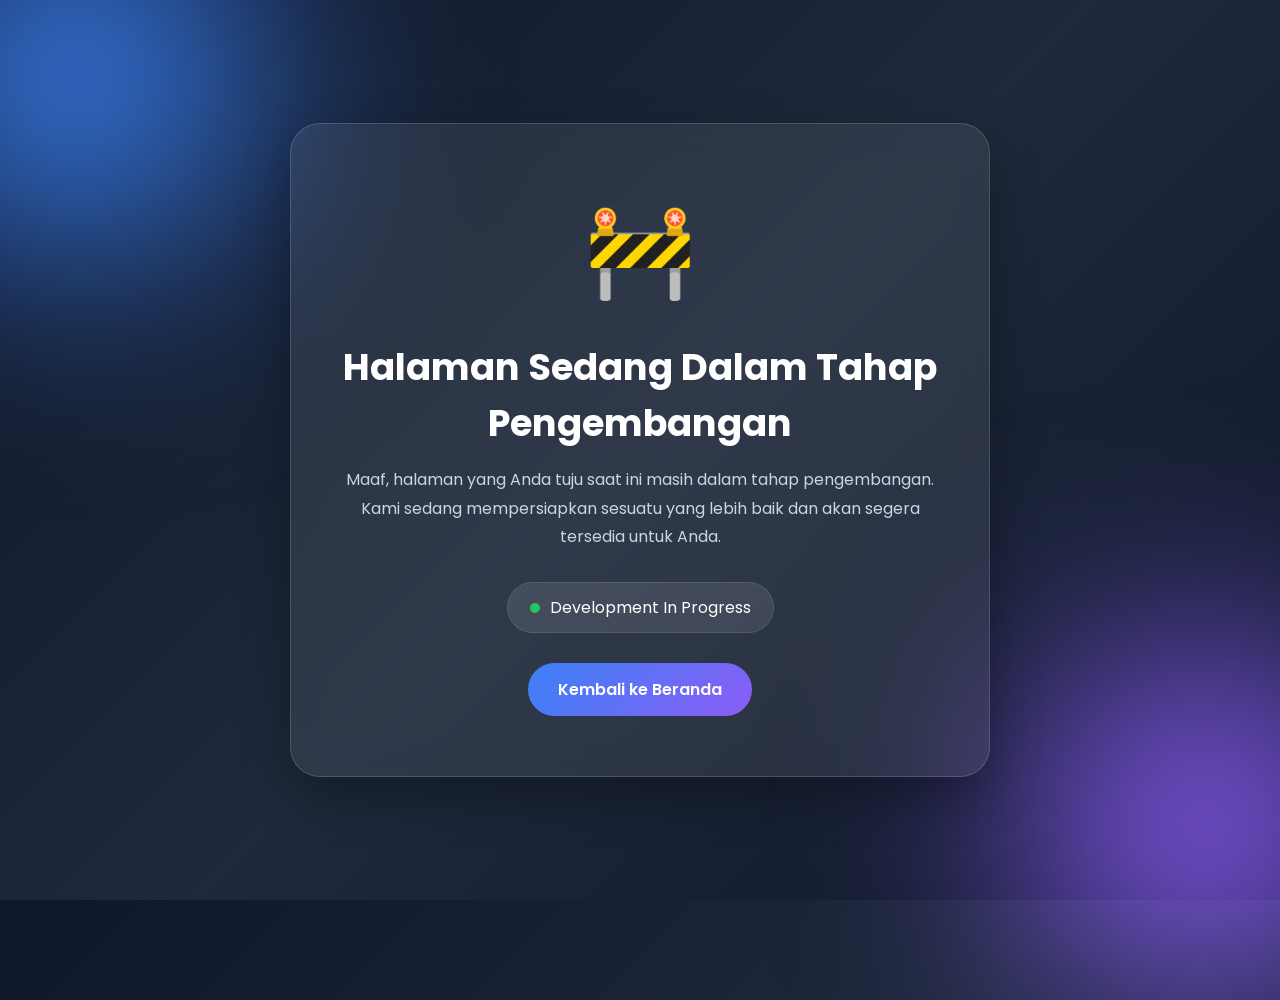
==== halamankosong.html @ 69242ca1 "update" ====
<!DOCTYPE html>
<html lang="id">
<head>
<meta charset="UTF-8">
<meta name="viewport" content="width=device-width, initial-scale=1.0">
<title>Dalam Pembuatan</title>

<link rel="preconnect" href="https://fonts.googleapis.com">
<link rel="preconnect" href="https://fonts.gstatic.com" crossorigin>
<link href="https://fonts.googleapis.com/css2?family=Poppins:wght@300;400;500;600;700&display=swap" rel="stylesheet">

<style>
*{
    margin:0;
    padding:0;
    box-sizing:border-box;
    font-family:'Poppins',sans-serif;
}

body{
    min-height:100vh;
    display:flex;
    justify-content:center;
    align-items:center;
    background:linear-gradient(135deg,#0f172a,#1e293b,#0f172a);
    overflow:hidden;
    position:relative;
}

/* Background Blur */
body::before,
body::after{
    content:'';
    position:absolute;
    width:350px;
    height:350px;
    border-radius:50%;
    filter:blur(120px);
}

body::before{
    background:#3b82f6;
    top:-100px;
    left:-100px;
}

body::after{
    background:#8b5cf6;
    bottom:-100px;
    right:-100px;
}

.container{
    position:relative;
    z-index:2;
    width:90%;
    max-width:700px;
}

.card{
    background:rgba(255,255,255,0.08);
    backdrop-filter:blur(15px);
    border:1px solid rgba(255,255,255,0.15);
    border-radius:30px;
    padding:60px 40px;
    text-align:center;
    color:white;
    box-shadow:0 20px 50px rgba(0,0,0,.3);
}

.icon{
    font-size:90px;
    margin-bottom:20px;
    animation:float 3s ease-in-out infinite;
}

h1{
    font-size:2.3rem;
    margin-bottom:15px;
    font-weight:700;
}

p{
    color:#cbd5e1;
    line-height:1.8;
    margin-bottom:30px;
}

.status{
    display:inline-flex;
    align-items:center;
    gap:10px;
    padding:12px 22px;
    background:rgba(255,255,255,.1);
    border-radius:50px;
    border:1px solid rgba(255,255,255,.1);
}

.dot{
    width:10px;
    height:10px;
    border-radius:50%;
    background:#22c55e;
    animation:pulse 1.5s infinite;
}

.btn{
    display:inline-block;
    margin-top:30px;
    padding:14px 30px;
    text-decoration:none;
    color:white;
    font-weight:600;
    border-radius:50px;
    background:linear-gradient(135deg,#3b82f6,#8b5cf6);
    transition:.3s;
}

.btn:hover{
    transform:translateY(-4px);
    box-shadow:0 10px 25px rgba(59,130,246,.4);
}

@keyframes pulse{
    0%{transform:scale(1);}
    50%{transform:scale(1.5);}
    100%{transform:scale(1);}
}

@keyframes float{
    0%,100%{
        transform:translateY(0);
    }
    50%{
        transform:translateY(-12px);
    }
}

@media(max-width:600px){
    h1{
        font-size:1.8rem;
    }

    .card{
        padding:45px 25px;
    }

    .icon{
        font-size:70px;
    }
}
</style>
</head>
<body>

<div class="container">
    <div class="card">
        <div class="icon">🚧</div>

        <h1>Halaman Sedang Dalam Tahap Pengembangan</h1>

        <p>
            Maaf, halaman yang Anda tuju saat ini masih dalam tahap
            pengembangan. Kami sedang mempersiapkan sesuatu yang lebih baik
            dan akan segera tersedia untuk Anda.
        </p>

        <div class="status">
            <span class="dot"></span>
            <span>Development In Progress</span>
        </div>

        <br>

        <a href="index.html" class="btn">
            Kembali ke Beranda
        </a>
    </div>
</div>

</body>
</html>
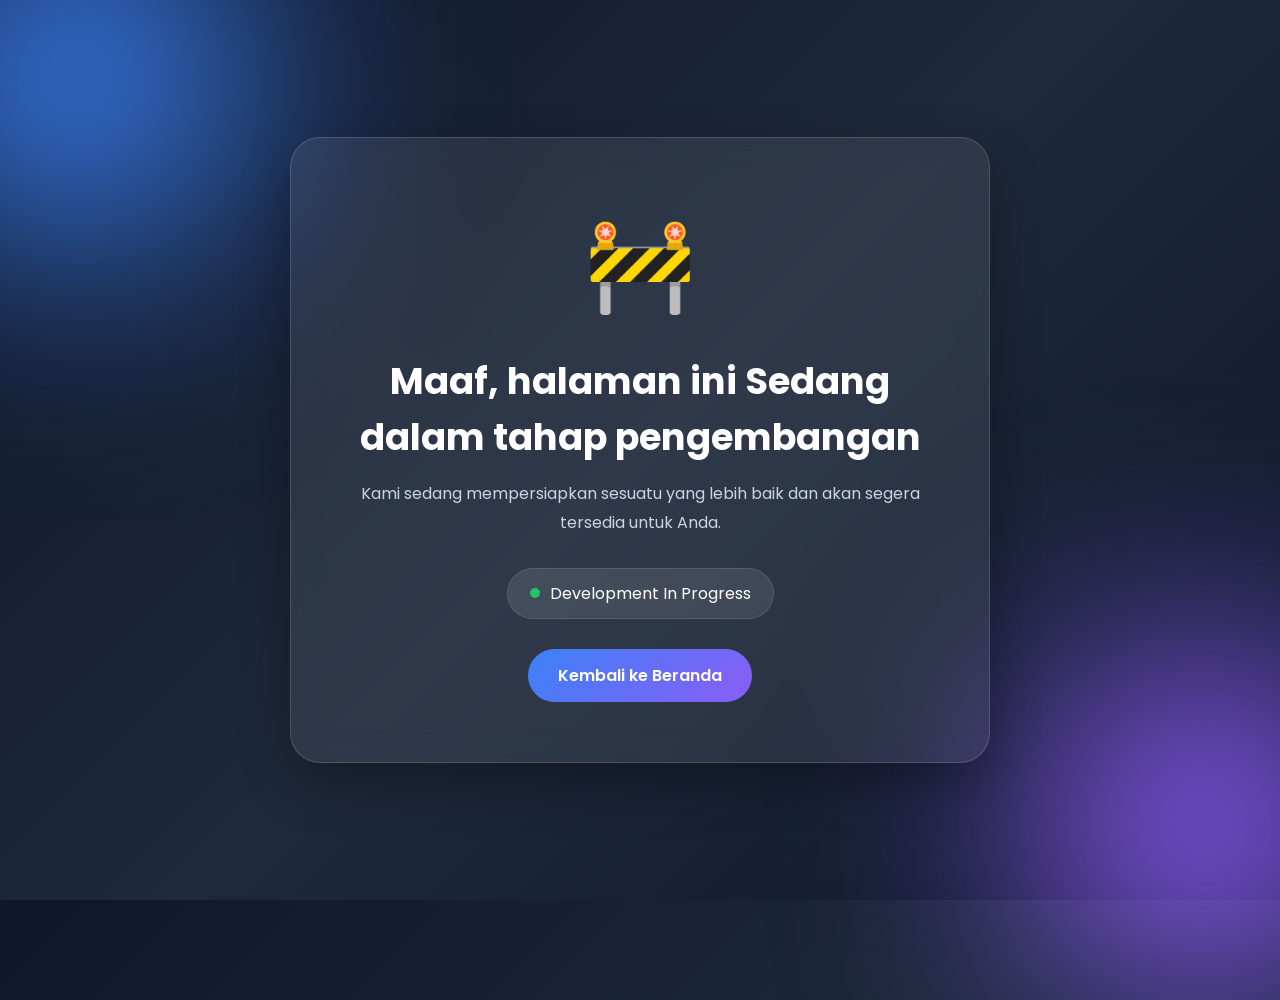
==== commit 7cb5fd25: "update" ====
--- a/halamankosong.html
+++ b/halamankosong.html
@@ -157,11 +157,11 @@
     <div class="card">
         <div class="icon">🚧</div>
 
-        <h1>Halaman Sedang Dalam Tahap Pengembangan</h1>
+        <h1>Maaf, halaman ini Sedang dalam tahap
+            pengembangan</h1>
 
         <p>
-            Maaf, halaman yang Anda tuju saat ini masih dalam tahap
-            pengembangan. Kami sedang mempersiapkan sesuatu yang lebih baik
+            Kami sedang mempersiapkan sesuatu yang lebih baik
             dan akan segera tersedia untuk Anda.
         </p>
 
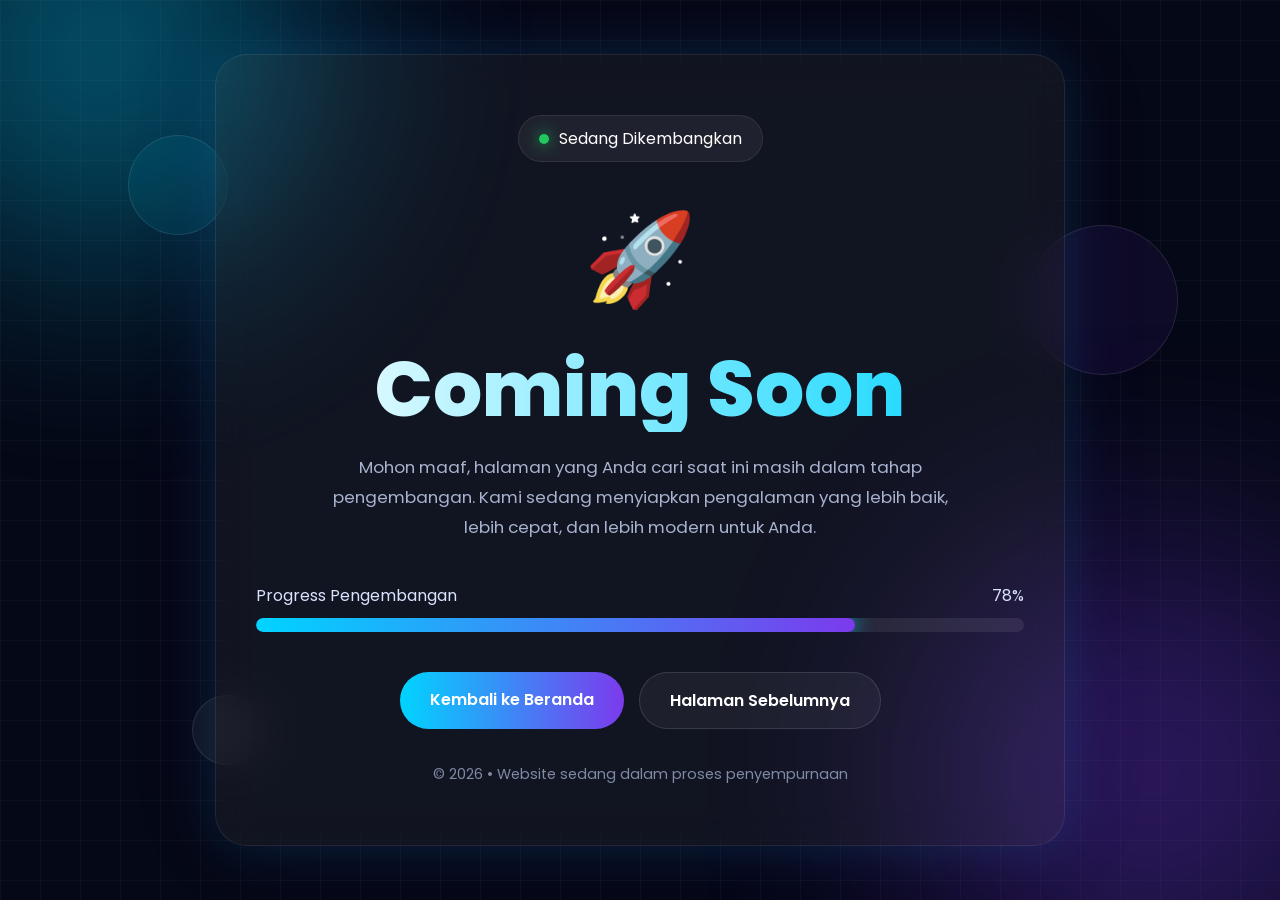
==== commit e505a391: "update" ====
--- a/halamankosong.html
+++ b/halamankosong.html
@@ -3,143 +3,304 @@
 <head>
 <meta charset="UTF-8">
 <meta name="viewport" content="width=device-width, initial-scale=1.0">
-<title>Dalam Pembuatan</title>
+
+<title>Coming Soon</title>
 
 <link rel="preconnect" href="https://fonts.googleapis.com">
 <link rel="preconnect" href="https://fonts.gstatic.com" crossorigin>
-<link href="https://fonts.googleapis.com/css2?family=Poppins:wght@300;400;500;600;700&display=swap" rel="stylesheet">
+<link href="https://fonts.googleapis.com/css2?family=Poppins:wght@300;400;500;600;700;800&display=swap" rel="stylesheet">
 
 <style>
+
+:root{
+    --primary:#00d4ff;
+    --secondary:#7c3aed;
+    --text:#ffffff;
+    --text-soft:#a8b3cf;
+}
+
 *{
     margin:0;
     padding:0;
     box-sizing:border-box;
+}
+
+body{
     font-family:'Poppins',sans-serif;
-}
-
-body{
+    min-height:100vh;
+    background:#050816;
+    overflow:hidden;
+    color:white;
+}
+
+/* BACKGROUND */
+
+.bg{
+    position:fixed;
+    inset:0;
+    z-index:-3;
+}
+
+.bg::before{
+    content:"";
+    position:absolute;
+    inset:0;
+    background:
+    linear-gradient(rgba(255,255,255,.03) 1px, transparent 1px),
+    linear-gradient(90deg, rgba(255,255,255,.03) 1px, transparent 1px);
+    background-size:40px 40px;
+}
+
+.glow{
+    position:absolute;
+    border-radius:50%;
+    filter:blur(120px);
+}
+
+.glow.one{
+    width:400px;
+    height:400px;
+    background:#00d4ff;
+    top:-150px;
+    left:-100px;
+    opacity:.4;
+}
+
+.glow.two{
+    width:450px;
+    height:450px;
+    background:#7c3aed;
+    right:-100px;
+    bottom:-100px;
+    opacity:.35;
+}
+
+/* FLOATING ORBS */
+
+.orb{
+    position:absolute;
+    border-radius:50%;
+    backdrop-filter:blur(10px);
+    border:1px solid rgba(255,255,255,.1);
+    animation:float 8s ease-in-out infinite;
+}
+
+.orb1{
+    width:100px;
+    height:100px;
+    top:15%;
+    left:10%;
+    background:rgba(0,212,255,.08);
+}
+
+.orb2{
+    width:150px;
+    height:150px;
+    right:8%;
+    top:25%;
+    background:rgba(124,58,237,.08);
+    animation-delay:2s;
+}
+
+.orb3{
+    width:70px;
+    height:70px;
+    bottom:15%;
+    left:15%;
+    background:rgba(255,255,255,.05);
+    animation-delay:4s;
+}
+
+/* MAIN */
+
+.container{
     min-height:100vh;
     display:flex;
+    align-items:center;
     justify-content:center;
-    align-items:center;
-    background:linear-gradient(135deg,#0f172a,#1e293b,#0f172a);
-    overflow:hidden;
-    position:relative;
-}
-
-/* Background Blur */
-body::before,
-body::after{
-    content:'';
-    position:absolute;
-    width:350px;
-    height:350px;
-    border-radius:50%;
-    filter:blur(120px);
-}
-
-body::before{
-    background:#3b82f6;
-    top:-100px;
-    left:-100px;
-}
-
-body::after{
-    background:#8b5cf6;
-    bottom:-100px;
-    right:-100px;
-}
-
-.container{
-    position:relative;
-    z-index:2;
-    width:90%;
-    max-width:700px;
+    padding:20px;
 }
 
 .card{
-    background:rgba(255,255,255,0.08);
-    backdrop-filter:blur(15px);
-    border:1px solid rgba(255,255,255,0.15);
-    border-radius:30px;
+    width:100%;
+    max-width:850px;
+    text-align:center;
     padding:60px 40px;
-    text-align:center;
-    color:white;
-    box-shadow:0 20px 50px rgba(0,0,0,.3);
-}
-
-.icon{
-    font-size:90px;
-    margin-bottom:20px;
-    animation:float 3s ease-in-out infinite;
-}
-
-h1{
-    font-size:2.3rem;
-    margin-bottom:15px;
-    font-weight:700;
-}
-
-p{
-    color:#cbd5e1;
-    line-height:1.8;
-    margin-bottom:30px;
-}
-
-.status{
+    border-radius:32px;
+
+    background:rgba(255,255,255,.05);
+    backdrop-filter:blur(20px);
+
+    border:1px solid rgba(255,255,255,.08);
+
+    box-shadow:
+    0 0 50px rgba(0,212,255,.12),
+    0 0 100px rgba(124,58,237,.08);
+}
+
+.badge{
     display:inline-flex;
     align-items:center;
     gap:10px;
-    padding:12px 22px;
-    background:rgba(255,255,255,.1);
-    border-radius:50px;
-    border:1px solid rgba(255,255,255,.1);
-}
-
-.dot{
+
+    padding:10px 20px;
+    border-radius:999px;
+
+    background:rgba(255,255,255,.06);
+    border:1px solid rgba(255,255,255,.08);
+
+    margin-bottom:30px;
+}
+
+.badge span{
     width:10px;
     height:10px;
     border-radius:50%;
     background:#22c55e;
+    box-shadow:0 0 15px #22c55e;
     animation:pulse 1.5s infinite;
 }
 
+.icon{
+    font-size:90px;
+    margin-bottom:20px;
+    animation:float 4s ease-in-out infinite;
+}
+
+h1{
+    font-size:clamp(2.5rem,6vw,5rem);
+    font-weight:800;
+    line-height:1.1;
+    margin-bottom:20px;
+
+    background:linear-gradient(
+    90deg,
+    #fff,
+    #00d4ff,
+    #a855f7,
+    #fff);
+
+    background-size:300%;
+    -webkit-background-clip:text;
+    color:transparent;
+
+    animation:shine 6s linear infinite;
+}
+
+p{
+    max-width:650px;
+    margin:auto;
+    color:var(--text-soft);
+    line-height:1.8;
+    font-size:1.05rem;
+}
+
+.progress-box{
+    margin-top:40px;
+}
+
+.progress-title{
+    display:flex;
+    justify-content:space-between;
+    margin-bottom:10px;
+    color:#dbe4ff;
+}
+
+.progress{
+    width:100%;
+    height:14px;
+    border-radius:999px;
+    overflow:hidden;
+    background:rgba(255,255,255,.08);
+}
+
+.progress-fill{
+    height:100%;
+    width:78%;
+    border-radius:999px;
+
+    background:
+    linear-gradient(
+    90deg,
+    #00d4ff,
+    #7c3aed);
+
+    box-shadow:
+    0 0 20px #00d4ff;
+
+    animation:loading 3s ease infinite;
+}
+
+.buttons{
+    margin-top:40px;
+    display:flex;
+    justify-content:center;
+    gap:15px;
+    flex-wrap:wrap;
+}
+
 .btn{
-    display:inline-block;
-    margin-top:30px;
-    padding:14px 30px;
     text-decoration:none;
+    padding:15px 30px;
+    border-radius:999px;
+    font-weight:600;
+    transition:.4s;
+}
+
+.btn-primary{
+    background:linear-gradient(90deg,#00d4ff,#7c3aed);
     color:white;
-    font-weight:600;
-    border-radius:50px;
-    background:linear-gradient(135deg,#3b82f6,#8b5cf6);
-    transition:.3s;
-}
-
-.btn:hover{
-    transform:translateY(-4px);
-    box-shadow:0 10px 25px rgba(59,130,246,.4);
-}
+}
+
+.btn-primary:hover{
+    transform:translateY(-5px);
+}
+
+.btn-secondary{
+    border:1px solid rgba(255,255,255,.12);
+    background:rgba(255,255,255,.05);
+    color:white;
+}
+
+.btn-secondary:hover{
+    background:rgba(255,255,255,.1);
+}
+
+.footer{
+    margin-top:35px;
+    color:#7f8aa5;
+    font-size:.9rem;
+}
+
+/* ANIMATION */
 
 @keyframes pulse{
-    0%{transform:scale(1);}
-    50%{transform:scale(1.5);}
-    100%{transform:scale(1);}
+    50%{
+        transform:scale(1.5);
+    }
 }
 
 @keyframes float{
-    0%,100%{
-        transform:translateY(0);
-    }
     50%{
-        transform:translateY(-12px);
-    }
-}
-
-@media(max-width:600px){
-    h1{
-        font-size:1.8rem;
-    }
+        transform:translateY(-15px);
+    }
+}
+
+@keyframes shine{
+    100%{
+        background-position:300%;
+    }
+}
+
+@keyframes loading{
+    50%{
+        filter:brightness(1.2);
+    }
+}
+
+/* MOBILE */
+
+@media(max-width:768px){
 
     .card{
         padding:45px 25px;
@@ -148,34 +309,86 @@
     .icon{
         font-size:70px;
     }
-}
+
+    p{
+        font-size:.95rem;
+    }
+
+    .buttons{
+        flex-direction:column;
+    }
+
+    .btn{
+        width:100%;
+    }
+
+    .orb{
+        display:none;
+    }
+
+}
+
 </style>
 </head>
 <body>
 
+<div class="bg">
+    <div class="glow one"></div>
+    <div class="glow two"></div>
+
+    <div class="orb orb1"></div>
+    <div class="orb orb2"></div>
+    <div class="orb orb3"></div>
+</div>
+
 <div class="container">
+
     <div class="card">
-        <div class="icon">🚧</div>
-
-        <h1>Maaf, halaman ini Sedang dalam tahap
-            pengembangan</h1>
+
+        <div class="badge">
+            <span></span>
+            Sedang Dikembangkan
+        </div>
+
+        <div class="icon">🚀</div>
+
+        <h1>Coming Soon</h1>
 
         <p>
-            Kami sedang mempersiapkan sesuatu yang lebih baik
-            dan akan segera tersedia untuk Anda.
+            Mohon maaf, halaman yang Anda cari saat ini masih dalam tahap
+            pengembangan. Kami sedang menyiapkan pengalaman yang lebih baik,
+            lebih cepat, dan lebih modern untuk Anda.
         </p>
 
-        <div class="status">
-            <span class="dot"></span>
-            <span>Development In Progress</span>
+        <div class="progress-box">
+
+            <div class="progress-title">
+                <span>Progress Pengembangan</span>
+                <span>78%</span>
+            </div>
+
+            <div class="progress">
+                <div class="progress-fill"></div>
+            </div>
+
         </div>
 
-        <br>
-
-        <a href="index.html" class="btn">
-            Kembali ke Beranda
-        </a>
+        <div class="buttons">
+            <a href="/" class="btn btn-primary">
+                Kembali ke Beranda
+            </a>
+
+            <a href="javascript:history.back()" class="btn btn-secondary">
+                Halaman Sebelumnya
+            </a>
+        </div>
+
+        <div class="footer">
+            © 2026 • Website sedang dalam proses penyempurnaan
+        </div>
+
     </div>
+
 </div>
 
 </body>
